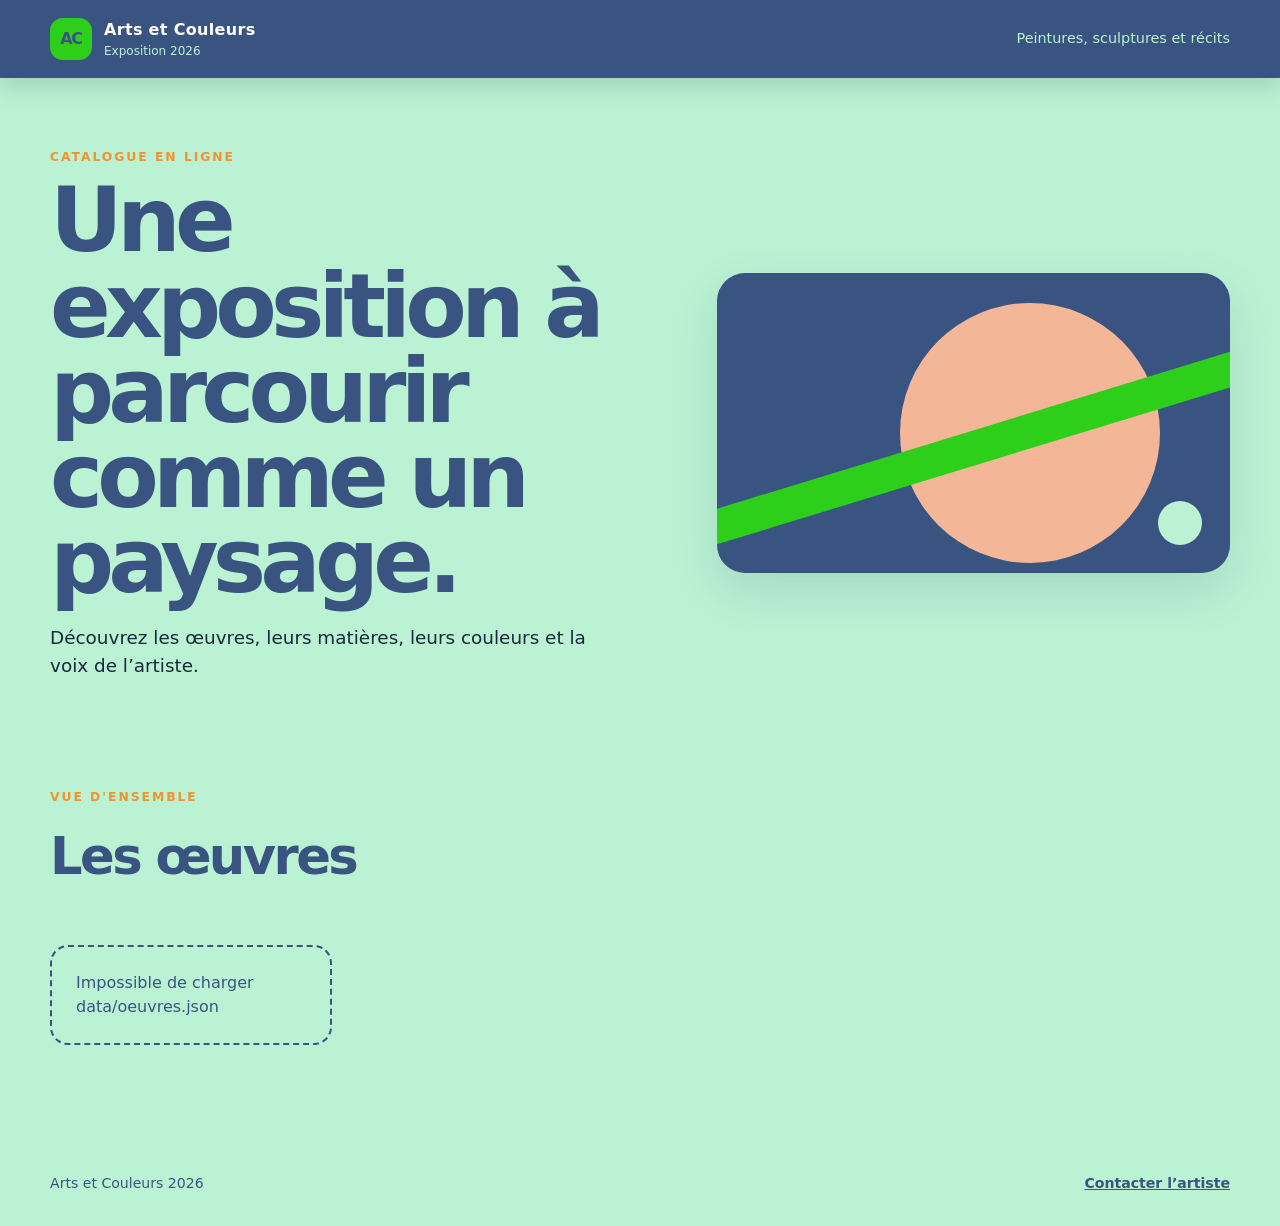
==== index.html @ df0b155e "Structure Initiale" ====
<!doctype html>
<html lang="fr">
<head>
  <meta charset="utf-8">
  <meta name="viewport" content="width=device-width, initial-scale=1">
  <meta name="description" content="Arts et Couleurs 2026, exposition de Loïc Dhallenne.">
  <title>Arts et Couleurs 2026</title>
  <link rel="stylesheet" href="styles.css">
  <script data-goatcounter="https://cityzen75.goatcounter.com/count" async src="//gc.zgo.at/count.js"></script>
</head>
<body>
  <header class="site-header">
    <div class="header-inner">
      <a class="brand" href="index.html" aria-label="Retour à l'accueil">
        <span class="brand-mark">AC</span>
        <span>
          <strong>Arts et Couleurs</strong>
          <small>Exposition 2026</small>
        </span>
      </a>
      <div class="header-note">Peintures, sculptures et récits</div>
    </div>
  </header>

  <main>
    <section class="hero">
      <div class="hero-copy">
        <p class="eyebrow">Catalogue en ligne</p>
        <h1>Une exposition à parcourir comme un paysage.</h1>
        <p class="hero-text">Découvrez les œuvres, leurs matières, leurs couleurs et la voix de l’artiste.</p>
      </div>
      <div class="hero-shape" aria-hidden="true">
        <span class="shape-circle"></span>
        <span class="shape-line"></span>
        <span class="shape-dot"></span>
      </div>
    </section>

    <section class="catalogue-section" aria-labelledby="catalogue-title">
      <div class="section-heading">
        <div>
          <p class="eyebrow">Vue d'ensemble</p>
          <h2 id="catalogue-title">Les œuvres</h2>
        </div>
        <p id="work-count" class="work-count"></p>
      </div>
      <div id="filters" class="filters" aria-label="Filtrer les œuvres"></div>
      <div id="gallery" class="gallery" aria-live="polite">
        <p class="loading">Chargement du catalogue…</p>
      </div>
    </section>
  </main>

  <footer class="site-footer">
    <p>Arts et Couleurs 2026</p>
    <a href="mailto:loic.dhallenne@payfit.com">Contacter l’artiste</a>
  </footer>

  <script src="script.js"></script>
</body>
</html>
---- styles.css ----
:root {
  --blue: #395480;
  --green: #2dcf1b;
  --orange: #f09330;
  --mint: #bbf2d3;
  --ink: #18283d;
  --paper: #f7fff9;
  --white: #ffffff;
  --shadow: 0 18px 45px rgba(57, 84, 128, 0.16);
  --radius-lg: 28px;
  --radius-md: 18px;
}

* { box-sizing: border-box; }
html { scroll-behavior: smooth; }
body {
  margin: 0;
  color: var(--ink);
  background: var(--mint);
  font-family: Inter, ui-sans-serif, system-ui, -apple-system, BlinkMacSystemFont, "Segoe UI", sans-serif;
  line-height: 1.5;
}
a { color: inherit; }
.site-header {
  background: var(--blue);
  color: var(--white);
  position: sticky;
  top: 0;
  z-index: 10;
  box-shadow: 0 8px 24px rgba(24, 40, 61, 0.16);
}
.header-inner {
  width: min(1180px, calc(100% - 40px));
  min-height: 78px;
  margin: 0 auto;
  display: flex;
  align-items: center;
  justify-content: space-between;
  gap: 20px;
}
.brand {
  display: inline-flex;
  align-items: center;
  gap: 12px;
  text-decoration: none;
}
.brand-mark {
  width: 42px;
  height: 42px;
  display: grid;
  place-items: center;
  border-radius: 13px;
  background: var(--green);
  color: var(--blue);
  font-weight: 900;
  letter-spacing: -0.08em;
}
.brand strong, .brand small { display: block; }
.brand strong { font-size: 1rem; letter-spacing: 0.02em; }
.brand small { color: var(--mint); font-size: 0.75rem; }
.header-note, .back-link { color: var(--mint); font-size: 0.9rem; }
.back-link { text-decoration: none; }
.back-link:hover { color: var(--green); }
main { width: min(1180px, calc(100% - 40px)); margin: 0 auto; }
.hero {
  min-height: 420px;
  display: grid;
  grid-template-columns: 1.1fr 0.9fr;
  align-items: center;
  gap: 40px;
  padding: 70px 0 60px;
}
.eyebrow {
  margin: 0 0 12px;
  color: var(--orange);
  font-size: 0.77rem;
  font-weight: 900;
  letter-spacing: 0.16em;
  text-transform: uppercase;
}
h1, h2, h3, p { margin-top: 0; }
h1 {
  max-width: 720px;
  margin-bottom: 20px;
  color: var(--blue);
  font-size: clamp(2.7rem, 7vw, 5.8rem);
  line-height: 0.95;
  letter-spacing: -0.065em;
}
.hero-text { max-width: 550px; font-size: 1.15rem; }
.hero-shape {
  min-height: 300px;
  position: relative;
  overflow: hidden;
  border-radius: var(--radius-lg);
  background: var(--blue);
  box-shadow: var(--shadow);
}
.shape-circle {
  position: absolute;
  width: 260px;
  height: 260px;
  top: 30px;
  right: 70px;
  border-radius: 50%;
  background: var(--orange);
  mix-blend-mode: screen;
}
.shape-line {
  position: absolute;
  width: 125%;
  height: 34px;
  left: -15%;
  top: 54%;
  transform: rotate(-17deg);
  background: var(--green);
}
.shape-dot {
  position: absolute;
  width: 44px;
  height: 44px;
  right: 28px;
  bottom: 28px;
  border-radius: 50%;
  background: var(--mint);
}
.catalogue-section { padding: 30px 0 90px; }
.section-heading { display: flex; justify-content: space-between; align-items: end; gap: 20px; margin-bottom: 22px; }
h2 { margin-bottom: 0; color: var(--blue); font-size: clamp(2rem, 4vw, 3.2rem); letter-spacing: -0.05em; }
.work-count { margin-bottom: 4px; color: var(--blue); font-weight: 700; }
.filters { display: flex; flex-wrap: wrap; gap: 9px; margin-bottom: 28px; }
.filter-button {
  border: 2px solid var(--blue);
  border-radius: 999px;
  padding: 8px 14px;
  color: var(--blue);
  background: transparent;
  cursor: pointer;
  font: inherit;
  font-size: 0.88rem;
  font-weight: 800;
}
.filter-button:hover, .filter-button.is-active { color: var(--white); background: var(--blue); }
.gallery { display: grid; grid-template-columns: repeat(4, minmax(0, 1fr)); gap: 18px; }
.work-card {
  position: relative;
  min-height: 320px;
  overflow: hidden;
  border-radius: var(--radius-md);
  background: var(--paper);
  box-shadow: 0 10px 28px rgba(57, 84, 128, 0.1);
  transition: transform 180ms ease, box-shadow 180ms ease;
}
.work-card:hover { transform: translateY(-6px); box-shadow: var(--shadow); }
.work-card a { display: flex; flex-direction: column; height: 100%; text-decoration: none; }
.work-visual, .detail-visual {
  position: relative;
  overflow: hidden;
  background: linear-gradient(135deg, var(--blue) 0 38%, var(--green) 38% 62%, var(--orange) 62%);
}
.work-visual { min-height: 205px; }
.work-visual::before, .detail-visual::before {
  content: "";
  position: absolute;
  width: 68%;
  aspect-ratio: 1;
  top: -20%;
  right: -12%;
  border: 22px solid rgba(255,255,255,0.48);
  border-radius: 50%;
}
.work-visual::after, .detail-visual::after {
  content: "";
  position: absolute;
  width: 140%;
  height: 24px;
  left: -20%;
  bottom: 22%;
  transform: rotate(-24deg);
  background: rgba(24, 40, 61, 0.72);
}
.visual-number {
  position: absolute;
  z-index: 1;
  left: 14px;
  top: 12px;
  color: var(--white);
  font-size: 0.78rem;
  font-weight: 900;
  letter-spacing: 0.08em;
}
.card-body { display: flex; flex: 1; flex-direction: column; padding: 16px; }
.card-meta { display: flex; justify-content: space-between; gap: 12px; margin-bottom: 10px; color: var(--blue); font-size: 0.75rem; font-weight: 800; text-transform: uppercase; }
.card-body h3 { margin-bottom: 8px; color: var(--blue); font-size: 1.22rem; line-height: 1.05; }
.card-footer { display: flex; justify-content: space-between; align-items: center; gap: 12px; margin-top: auto; padding-top: 14px; }
.price { color: var(--blue); font-weight: 900; }
.new-badge { color: var(--orange); font-size: 0.72rem; font-weight: 900; text-transform: uppercase; }
.loading, .error { padding: 24px; border: 2px dashed var(--blue); border-radius: var(--radius-md); color: var(--blue); }
.detail-page { padding: 64px 0 96px; }
.detail-layout { display: grid; grid-template-columns: minmax(0, 1fr) minmax(340px, 0.85fr); gap: 50px; align-items: start; }
.detail-visual { min-height: 560px; border-radius: var(--radius-lg); box-shadow: var(--shadow); }
.detail-visual .visual-number { font-size: 1rem; left: 22px; top: 20px; }
.detail-copy { padding-top: 8px; }
.detail-copy h1 { font-size: clamp(3rem, 7vw, 6.2rem); }
.detail-intro { max-width: 520px; font-size: 1.15rem; }
.detail-meta { display: grid; grid-template-columns: repeat(2, minmax(0, 1fr)); gap: 12px; margin: 30px 0; }
.meta-item { padding: 15px; border-left: 5px solid var(--green); background: rgba(255,255,255,0.56); }
.meta-label { display: block; margin-bottom: 4px; color: var(--blue); font-size: 0.72rem; font-weight: 900; letter-spacing: 0.08em; text-transform: uppercase; }
.meta-value { font-weight: 800; }
.audio-box { padding: 18px; border-radius: var(--radius-md); background: var(--blue); color: var(--white); }
.audio-box h2 { margin-bottom: 12px; color: var(--mint); font-size: 1.2rem; letter-spacing: 0; }
audio { width: 100%; }
.actions { display: flex; flex-wrap: wrap; gap: 10px; margin-top: 18px; }
.button { display: inline-flex; justify-content: center; align-items: center; min-height: 44px; padding: 10px 16px; border-radius: 999px; color: var(--blue); background: var(--green); font-weight: 900; text-decoration: none; }
.button.secondary { color: var(--white); background: var(--orange); }
.site-footer { width: min(1180px, calc(100% - 40px)); margin: 0 auto; padding: 22px 0 32px; display: flex; justify-content: space-between; gap: 20px; color: var(--blue); font-size: 0.88rem; }
.site-footer p { margin: 0; }
.site-footer a { font-weight: 800; }
@media (max-width: 900px) {
  .gallery { grid-template-columns: repeat(3, minmax(0, 1fr)); }
  .hero { grid-template-columns: 1fr; padding-top: 48px; }
  .hero-shape { min-height: 240px; }
  .detail-layout { grid-template-columns: 1fr; }
  .detail-visual { min-height: 420px; }
}
@media (max-width: 640px) {
  .header-inner, main, .site-footer { width: min(100% - 28px, 1180px); }
  .header-note { display: none; }
  .hero { min-height: auto; padding: 42px 0; }
  h1 { font-size: 3.2rem; }
  .gallery { grid-template-columns: repeat(2, minmax(0, 1fr)); gap: 12px; }
  .work-card { min-height: 280px; }
  .work-visual { min-height: 160px; }
  .card-body { padding: 12px; }
  .card-body h3 { font-size: 1rem; }
  .section-heading { align-items: start; flex-direction: column; }
  .detail-page { padding-top: 34px; }
  .detail-visual { min-height: 300px; }
  .detail-meta { grid-template-columns: 1fr 1fr; }
  .site-footer { flex-direction: column; }
}

/* Text-first presentation: the site does not require artwork images. */
.work-index {
  min-height: 132px;
  display: flex;
  flex-direction: column;
  justify-content: space-between;
  padding: 16px;
  color: var(--white);
  background: var(--blue);
  position: relative;
  overflow: hidden;
}
.work-index::before {
  content: "";
  position: absolute;
  width: 170px;
  height: 170px;
  right: -46px;
  top: -76px;
  border-radius: 50%;
  background: var(--green);
}
.work-index::after {
  content: "";
  position: absolute;
  width: 120%;
  height: 12px;
  left: -10%;
  bottom: 26px;
  transform: rotate(-11deg);
  background: var(--orange);
}
.work-index .visual-number,
.work-index .index-label { position: relative; z-index: 1; }
.work-index .visual-number { font-size: 1.2rem; }
.index-label { align-self: flex-end; font-size: 0.78rem; font-weight: 900; letter-spacing: 0.12em; text-transform: uppercase; }
.detail-poster {
  min-height: 560px;
  display: flex;
  flex-direction: column;
  justify-content: space-between;
  gap: 30px;
  padding: 30px;
  border-radius: var(--radius-lg);
  color: var(--white);
  background: var(--blue);
  box-shadow: var(--shadow);
  position: relative;
  overflow: hidden;
}
.detail-poster::before {
  content: "";
  position: absolute;
  width: 380px;
  height: 380px;
  right: -130px;
  top: -110px;
  border: 34px solid var(--green);
  border-radius: 50%;
}
.detail-poster::after {
  content: "";
  position: absolute;
  width: 140%;
  height: 28px;
  left: -20%;
  top: 52%;
  transform: rotate(-17deg);
  background: var(--orange);
}
.poster-number, .poster-collection, .poster-title, .poster-caption { position: relative; z-index: 1; }
.poster-number { font-size: 1.5rem; font-weight: 900; }
.poster-collection { color: var(--mint); font-size: 0.82rem; font-weight: 900; letter-spacing: 0.16em; text-transform: uppercase; }
.poster-title { max-width: 520px; font-size: clamp(2.5rem, 6vw, 5.5rem); line-height: 0.94; letter-spacing: -0.065em; }
.poster-caption { max-width: 360px; color: var(--mint); font-size: 0.95rem; }
@media (max-width: 900px) {
  .detail-poster { min-height: 420px; }
}
@media (max-width: 640px) {
  .detail-poster { min-height: 300px; padding: 22px; }
  .poster-title { font-size: 3rem; }
}

/* Primary mobile action: keep the WhatsApp reaction visible before the audio player. */
.reaction-box {
  display: flex;
  align-items: center;
  justify-content: space-between;
  gap: 16px;
  margin: 24px 0 14px;
  padding: 16px;
  border: 3px solid var(--orange);
  border-radius: var(--radius-md);
  background: rgba(255, 255, 255, 0.72);
}
.reaction-kicker {
  margin: 0 0 3px;
  color: var(--orange);
  font-size: 0.72rem;
  font-weight: 900;
  letter-spacing: 0.12em;
  text-transform: uppercase;
}
.reaction-box h2 {
  margin: 0;
  color: var(--blue);
  font-size: 1.2rem;
  letter-spacing: -0.02em;
}
.reaction-button {
  display: inline-flex;
  align-items: center;
  justify-content: center;
  gap: 8px;
  min-height: 46px;
  padding: 10px 15px;
  border-radius: 999px;
  color: var(--blue);
  background: var(--green);
  font-weight: 900;
  text-decoration: none;
  white-space: nowrap;
  box-shadow: 0 8px 18px rgba(45, 207, 27, 0.22);
}
.reaction-button:hover { background: var(--orange); }
.whatsapp-icon { font-size: 1.25rem; line-height: 1; }
@media (max-width: 640px) {
  .reaction-box { align-items: stretch; flex-direction: column; margin-top: 20px; }
  .reaction-button { width: 100%; }
}
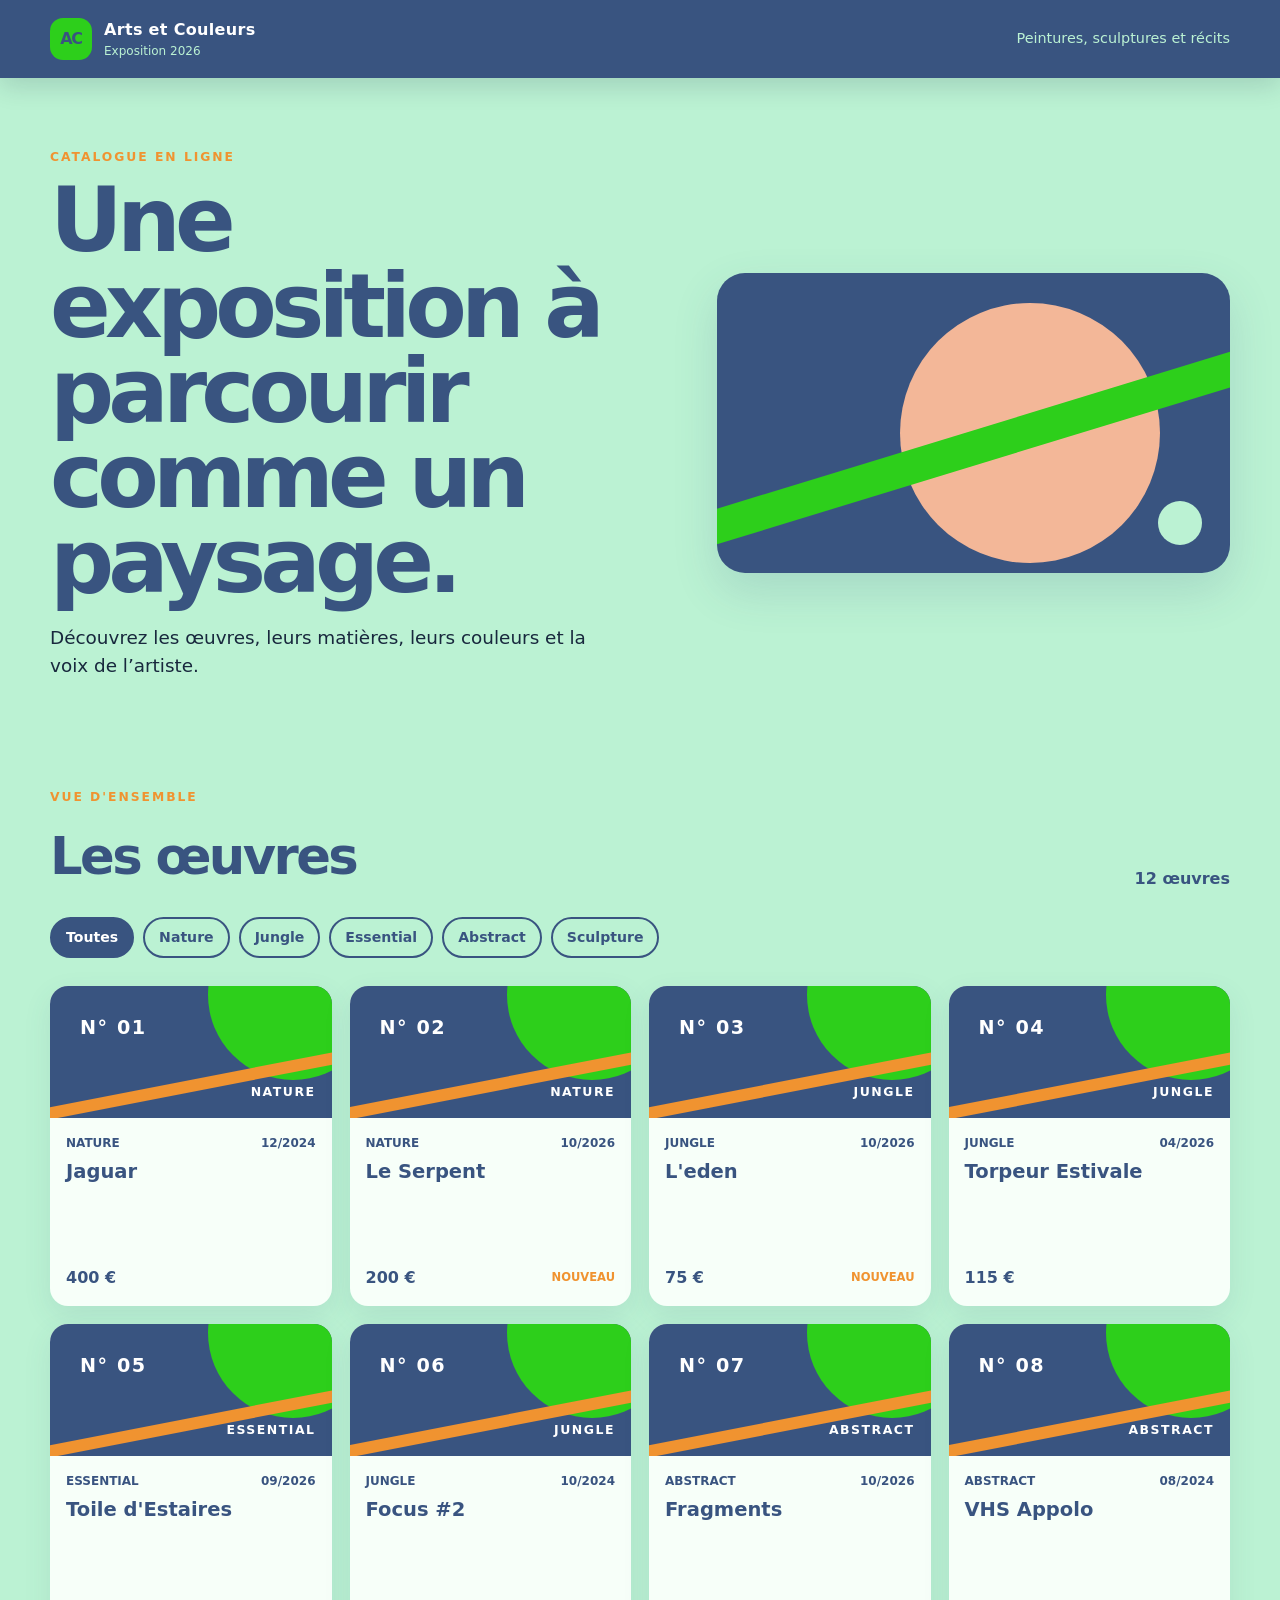
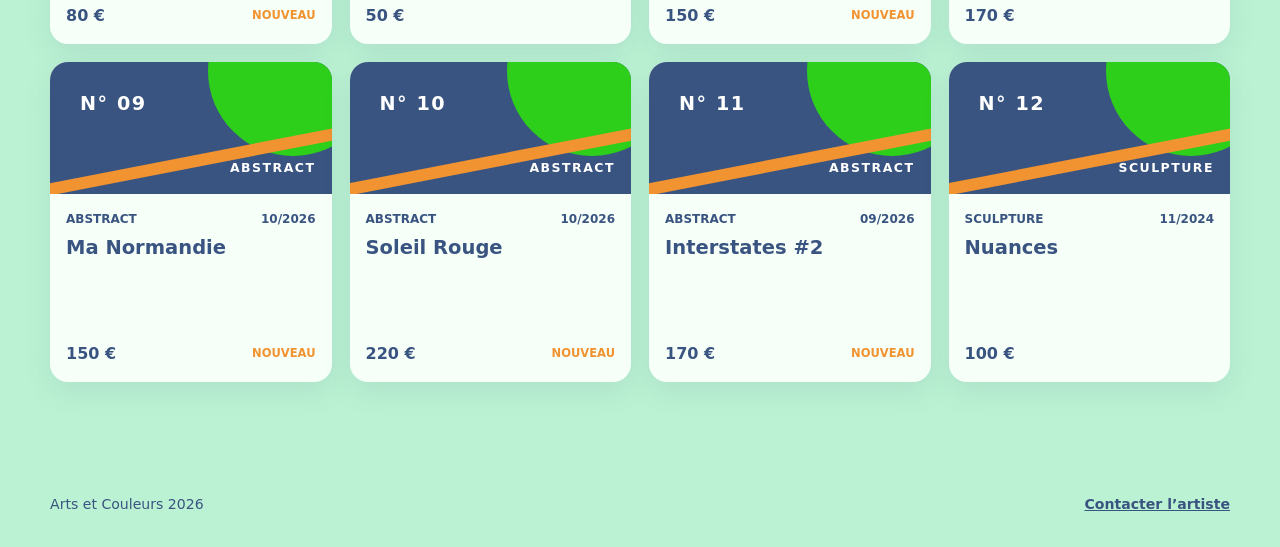
==== commit dcfb070e: "V4 - sans cartel" ====
--- a/index.html
+++ b/index.html
@@ -5,7 +5,7 @@
   <meta name="viewport" content="width=device-width, initial-scale=1">
   <meta name="description" content="Arts et Couleurs 2026, exposition de Loïc Dhallenne.">
   <title>Arts et Couleurs 2026</title>
-  <link rel="stylesheet" href="styles.css">
+  <link rel="stylesheet" href="styles.css?v=4">
   <script data-goatcounter="https://cityzen75.goatcounter.com/count" async src="//gc.zgo.at/count.js"></script>
 </head>
 <body>
@@ -53,9 +53,10 @@
 
   <footer class="site-footer">
     <p>Arts et Couleurs 2026</p>
-    <a href="mailto:loic.dhallenne@payfit.com">Contacter l’artiste</a>
+    <a href="mailto:cityzen75@gmail.com">Contacter l’artiste</a>
   </footer>
 
-  <script src="script.js"></script>
+  <script src="data/oeuvres.js?v=4"></script>
+  <script src="script.js?v=4"></script>
 </body>
 </html>
--- a/styles.css
+++ b/styles.css
@@ -370,3 +370,74 @@
   .reaction-box { align-items: stretch; flex-direction: column; margin-top: 20px; }
   .reaction-button { width: 100%; }
 }
+
+/* Mobile-first detail layout: keep the title, reaction and audio visible without scrolling through a large poster. */
+@media (max-width: 640px) {
+  .detail-page { padding: 22px 0 58px; }
+  .detail-layout { gap: 18px; }
+  .detail-poster {
+    min-height: 0;
+    height: 142px;
+    padding: 17px;
+    gap: 8px;
+    border-radius: 20px;
+    justify-content: flex-start;
+  }
+  .detail-poster::before {
+    width: 180px;
+    height: 180px;
+    right: -72px;
+    top: -82px;
+    border-width: 18px;
+  }
+  .detail-poster::after {
+    height: 15px;
+    top: 62%;
+  }
+  .poster-number { font-size: 1rem; }
+  .poster-collection { font-size: 0.68rem; }
+  .poster-title { display: none; }
+  .poster-caption {
+    max-width: 230px;
+    margin-top: auto;
+    color: var(--mint);
+    font-size: 0.75rem;
+    line-height: 1.25;
+  }
+  .detail-copy { padding-top: 0; }
+  .detail-copy .eyebrow { margin-bottom: 6px; }
+  .detail-copy h1 {
+    margin-bottom: 10px;
+    font-size: clamp(2.8rem, 16vw, 4.2rem);
+    line-height: 0.92;
+  }
+  .detail-intro { margin-bottom: 0; font-size: 1rem; line-height: 1.35; }
+  .detail-meta { gap: 8px; margin: 18px 0; }
+  .meta-item { padding: 11px 12px; border-left-width: 4px; }
+  .meta-label { font-size: 0.62rem; }
+  .meta-value { font-size: 0.92rem; }
+  .reaction-box { margin: 16px 0 12px; padding: 13px; gap: 11px; }
+  .reaction-box h2 { font-size: 1.08rem; }
+  .reaction-button { min-height: 44px; font-size: 0.92rem; }
+  .audio-box { padding: 14px; }
+  .audio-box h2 { margin-bottom: 9px; font-size: 1.05rem; }
+}
+
+/* The artwork is viewed in person. The detail page prioritizes listening. */
+.detail-copy-priority {
+  width: min(760px, 100%);
+  margin: 0 auto;
+}
+.audio-box-primary {
+  margin: 24px 0 16px;
+  padding: 20px;
+  border: 4px solid var(--green);
+  box-shadow: 0 12px 28px rgba(57, 84, 128, 0.18);
+}
+.audio-box-primary h2 { font-size: 1.35rem; }
+@media (max-width: 640px) {
+  .detail-copy-priority h1 { margin-bottom: 8px; }
+  .audio-box-primary { margin: 18px 0 14px; padding: 15px; }
+  .audio-box-primary h2 { margin-bottom: 10px; font-size: 1.08rem; }
+  .audio-box-primary audio { min-height: 42px; }
+}
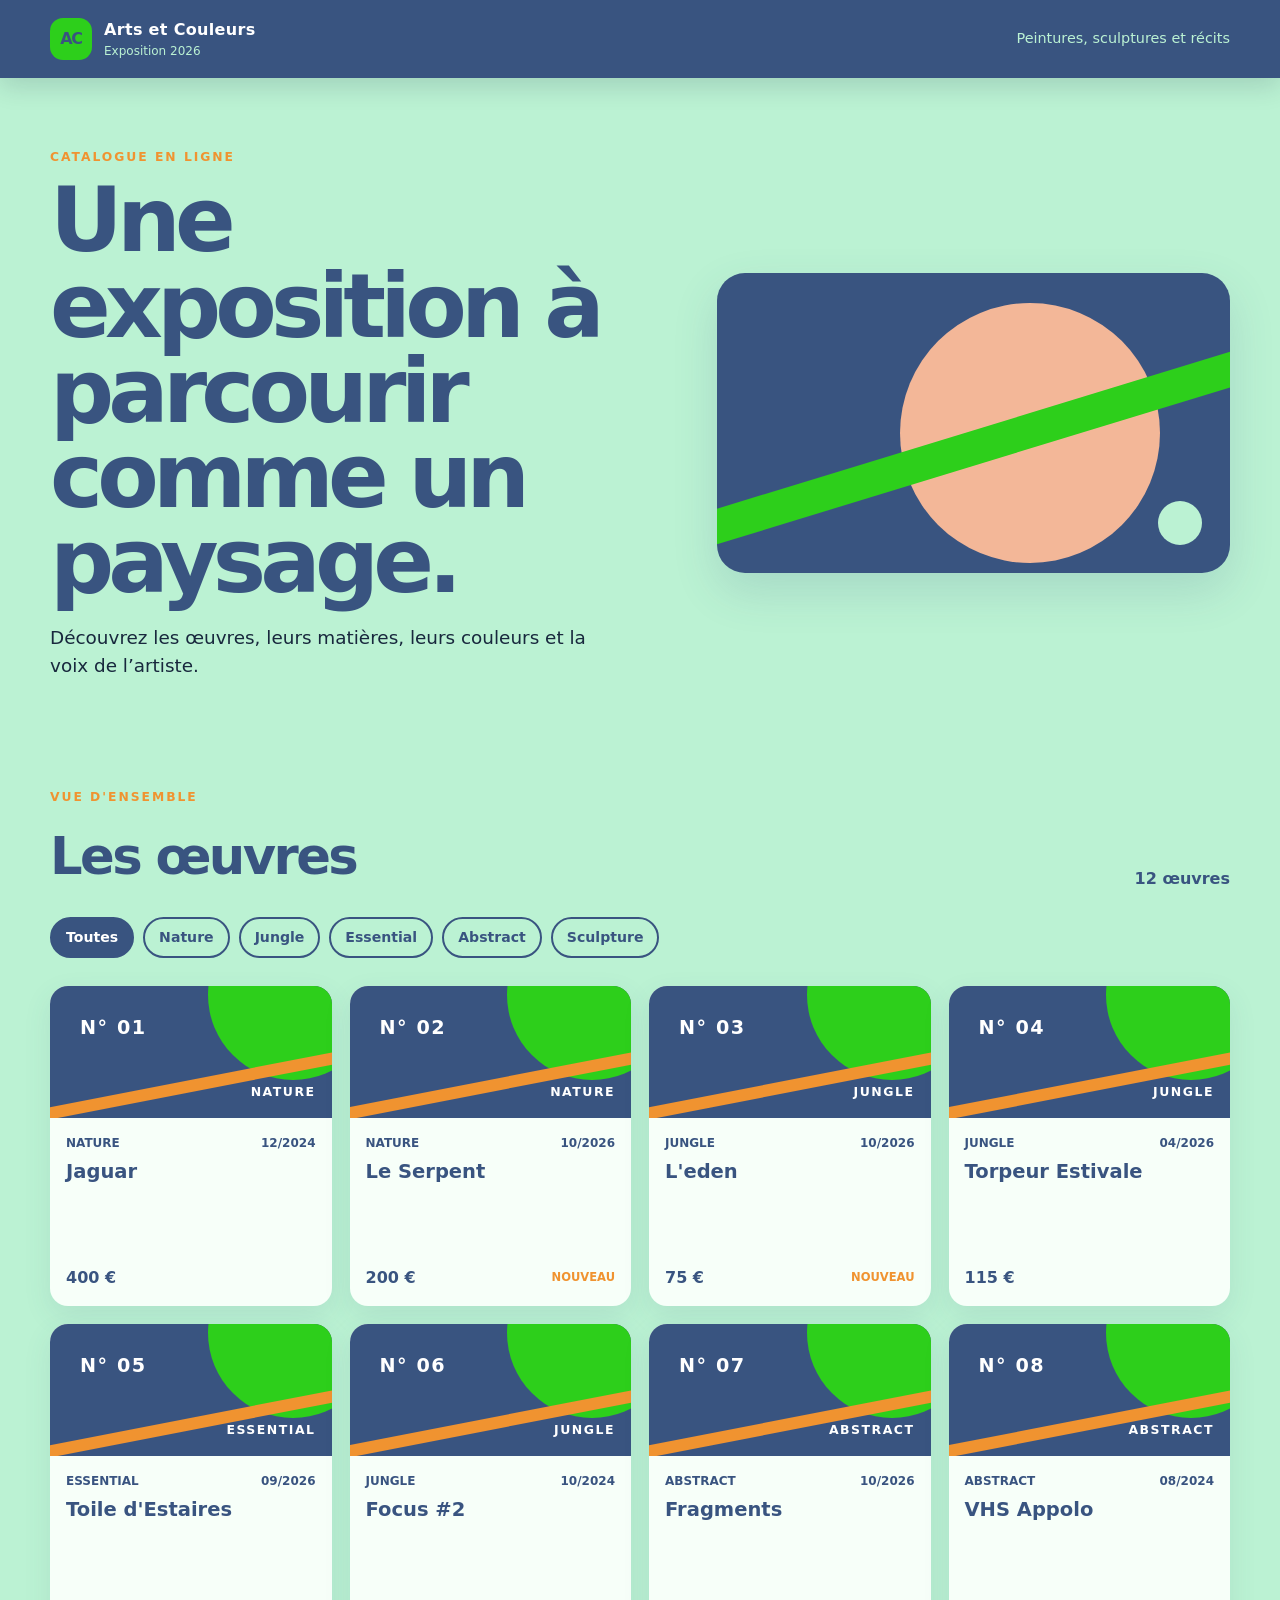
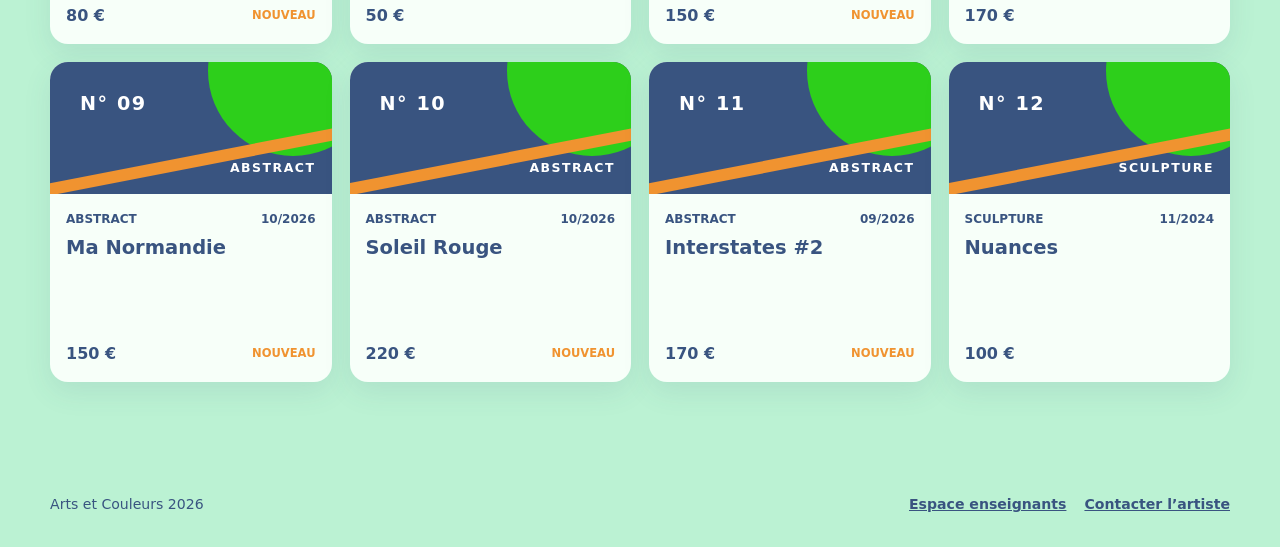
==== commit bbd2f1f4: "Ajout de l'espace enseignant" ====
--- a/index.html
+++ b/index.html
@@ -53,7 +53,7 @@
 
   <footer class="site-footer">
     <p>Arts et Couleurs 2026</p>
-    <a href="mailto:cityzen75@gmail.com">Contacter l’artiste</a>
+    <div class="footer-links"><a href="school.html">Espace enseignants</a><a href="mailto:cityzen75@gmail.com">Contacter l’artiste</a></div>
   </footer>
 
   <script src="data/oeuvres.js?v=4"></script>
--- a/styles.css
+++ b/styles.css
@@ -441,3 +441,65 @@
   .audio-box-primary h2 { margin-bottom: 10px; font-size: 1.08rem; }
   .audio-box-primary audio { min-height: 42px; }
 }
+
+/* Teacher guide */
+.school-page { padding: 56px 0 88px; }
+.school-hero { max-width: 780px; padding: 18px 0 34px; }
+.school-hero h1 { margin-bottom: 18px; }
+.school-lead { max-width: 620px; font-size: 1.18rem; }
+.school-player {
+  display: grid;
+  grid-template-columns: 1fr minmax(280px, 0.7fr);
+  align-items: center;
+  gap: 28px;
+  margin: 8px 0 28px;
+  padding: 24px;
+  border: 4px solid var(--green);
+  border-radius: var(--radius-lg);
+  background: var(--blue);
+  color: var(--white);
+  box-shadow: var(--shadow);
+}
+.school-player h2 { margin-bottom: 8px; color: var(--mint); font-size: 1.8rem; letter-spacing: -0.04em; }
+.school-player p { margin-bottom: 0; color: var(--mint); }
+.school-player .reaction-kicker { margin-bottom: 7px; color: var(--orange); }
+.school-player audio { width: 100%; }
+.guide-grid { display: grid; grid-template-columns: repeat(3, minmax(0, 1fr)); gap: 16px; }
+.guide-card {
+  min-height: 300px;
+  padding: 22px;
+  border-radius: var(--radius-md);
+  background: rgba(255,255,255,0.72);
+  border-top: 8px solid var(--blue);
+}
+.guide-card-green { border-top-color: var(--green); }
+.guide-card-orange { border-top-color: var(--orange); }
+.guide-number { display: block; margin-bottom: 28px; color: var(--orange); font-size: 1.5rem; font-weight: 900; }
+.guide-card h2 { margin-bottom: 14px; font-size: 1.55rem; }
+.guide-card p { font-size: 0.98rem; }
+.school-closing {
+  max-width: 780px;
+  margin-top: 28px;
+  padding: 24px;
+  border-left: 6px solid var(--orange);
+  background: rgba(255,255,255,0.55);
+  font-size: 1.1rem;
+}
+.school-closing p:last-child { margin-bottom: 0; }
+.footer-links { display: flex; flex-wrap: wrap; gap: 18px; }
+@media (max-width: 800px) {
+  .school-player { grid-template-columns: 1fr; }
+  .guide-grid { grid-template-columns: 1fr; }
+  .guide-card { min-height: auto; }
+}
+@media (max-width: 640px) {
+  .school-page { padding: 34px 0 58px; }
+  .school-hero h1 { font-size: 3rem; }
+  .school-lead { font-size: 1rem; }
+  .school-player { margin-top: 0; padding: 17px; border-width: 3px; }
+  .school-player h2 { font-size: 1.45rem; }
+  .guide-card { padding: 18px; }
+  .guide-number { margin-bottom: 17px; }
+  .school-closing { padding: 18px; font-size: 1rem; }
+  .footer-links { gap: 10px; flex-direction: column; }
+}
